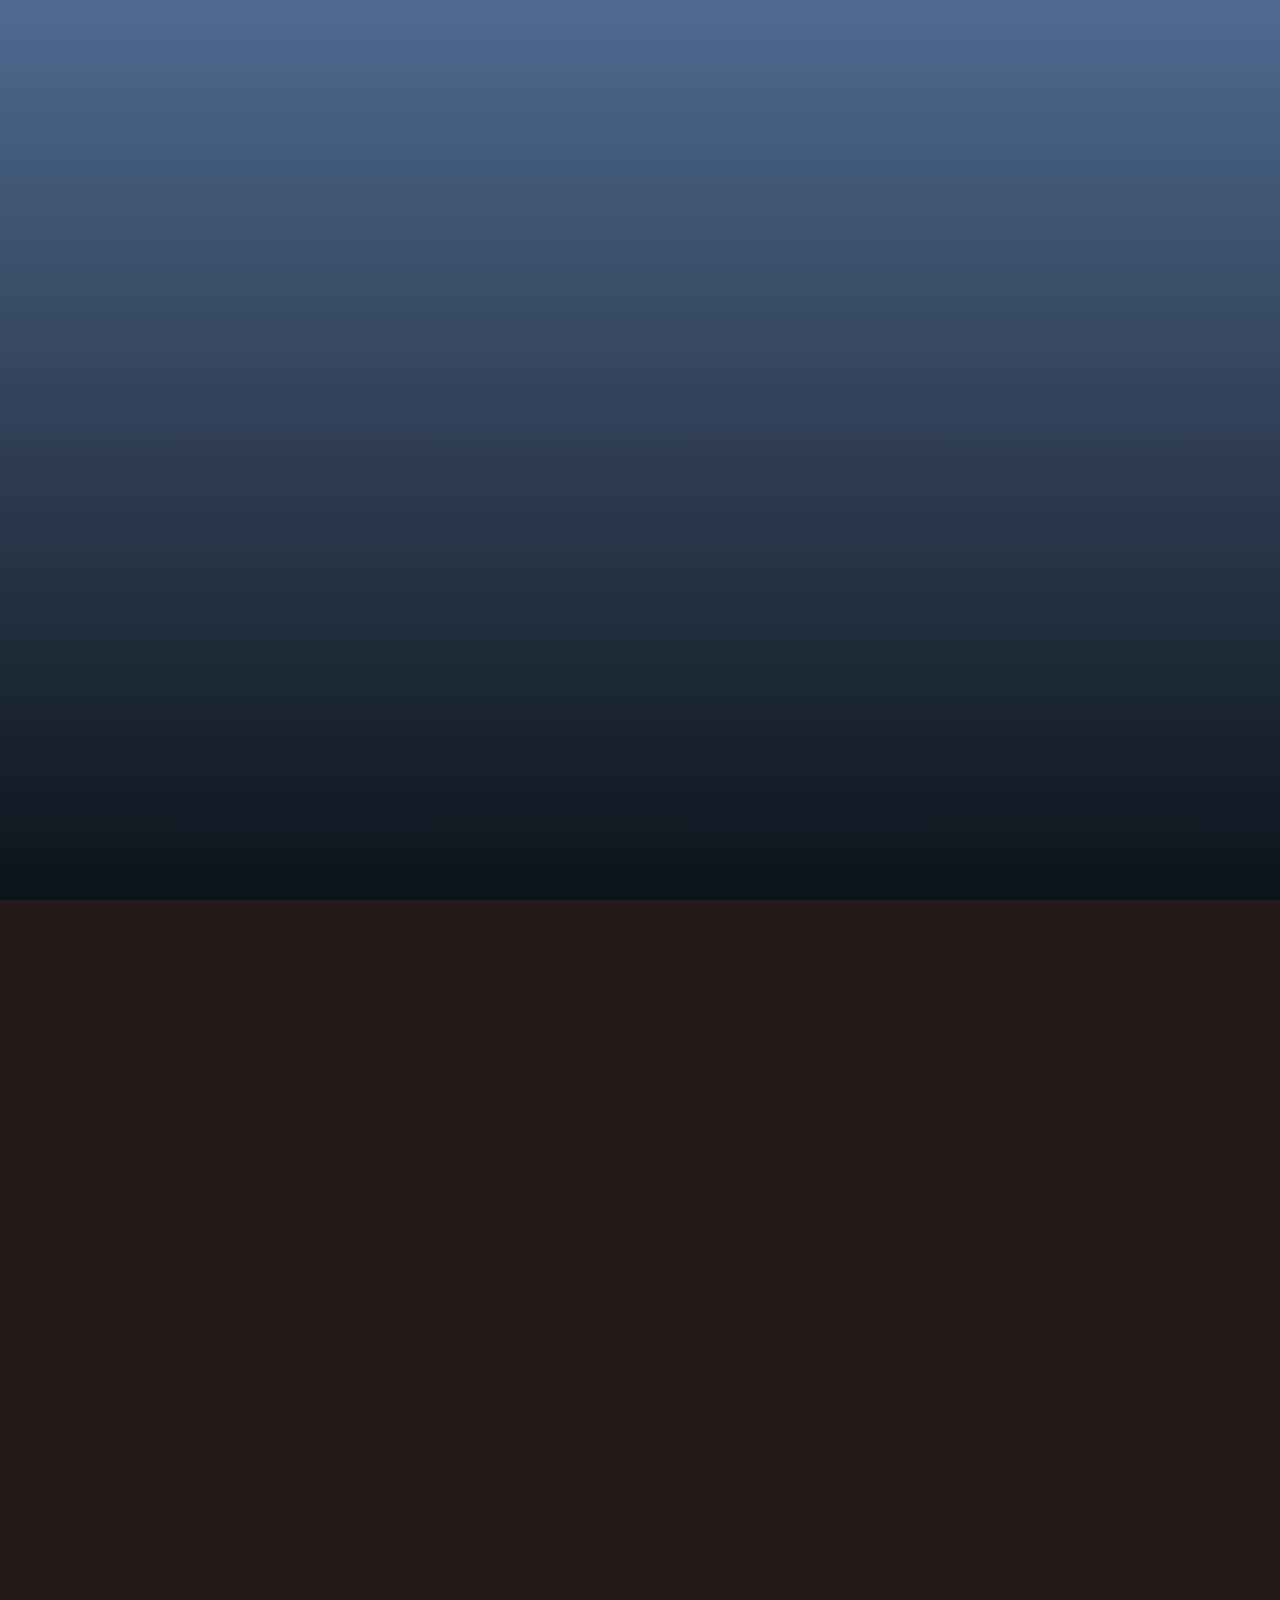
==== PagEmpresa/pagina de la empresa/index.html @ 6d6e1f2d "Add files via upload" ====
<!DOCTYPE HTML>
<!--
	Dimension by HTML5 UP
	html5up.net | @ajlkn
	Free for personal and commercial use under the CCA 3.0 license (html5up.net/license)
-->
<html>
	<head>
		<title>CODEMASS</title>
		<meta charset="utf-8" />
		<meta name="viewport" content="width=device-width, initial-scale=1, user-scalable=no" />
		<link rel="stylesheet" href="assets/css/main.css" />
		<noscript><link rel="stylesheet" href="assets/css/noscript.css" /></noscript>
	</head>
	<body class="is-preload">

		<!-- Wrapper -->
			<div id="wrapper">

				<!-- Header -->
					<header id="header">
						<div class="logo">
							<img src="images/empresa.jpg" alt=""" />
						</div>
						<div class="content">
							<div class="inner">
								<h1>CodeMASS</h1>
								<p>Somos una empresa especializada en el desarrollo de soluciones de software innovadoras y a medida. <br>
								Nos enfocamos en optimizar procesos y mejorar la experiencia digital de nuestros clientes, ofreciendo productos escalables y eficientes para diversos sectores.</p>
							</div>
						</div>
						<nav>
							<ul>
								
								<li><a href="#work">Nuestro Trabajo</a></li>
								<li><a href="#about">Acerca de Nosotros</a></li>
								<li><a href="#contact">Contacto</a></li>
								<!--<li><a href="#elements">Elements</a></li>-->
							</ul>
						</nav>
					</header>

				<!-- Main -->
					<div id="main">

						

						<!-- Work -->
							<article id="work">
								<h2 class="major">Nuestro Trabajo</h2>
								
								<p>En CODEMASS, creemos en el poder de la colaboración, la sostenibilidad y las economías solidarias. Por eso, hemos desarrollado un innovador sistema de trueques que permite a personas, emprendedores y comunidades intercambiar bienes y servicios de forma justa, sin necesidad de dinero.<br>
									Cada usuario cuenta con un perfil personalizado, historial de intercambios y un sistema de reputación que fortalece la confianza dentro de la comunidad. Además, incorporamos funcionalidades como notificaciones y filtros de búsqueda, todo gestionado desde una interfaz amigable y responsive, accesible desde cualquier dispositivo.
									Nuestro objetivo es digitalizar el trueque tradicional, manteniendo su esencia social y solidaria, pero aprovechando el potencial de la tecnología para conectar a más personas, de forma más rápida y eficiente.
									Porque creemos que la tecnología bien aplicada puede transformar positivamente la manera en que nos relacionamos, consumimos y colaboramos.
									<br>Adjunto imagen de dicha pagina web:
									</p>
									<span class="image main"><img src="images/pic02.jpeg" alt="" /></span>
							</article>

						<!-- About -->
							<article id="about">
								<h2 class="major">Acerca de Nostros</h2>
								<span class="image main"><img src="images/pic03.jpg" alt="" /></span>
								<p>En CODEMASS, desarrollamos soluciones de software a medida que impulsan la transformación digital de nuestros clientes. Nos especializamos en la creación de aplicaciones web, móviles y sistemas personalizados, adaptados a las necesidades reales de cada negocio.
									Desde nuestros inicios, hemos trabajado con startups, pymes y empresas consolidadas, combinando tecnología de vanguardia con un enfoque centrado en el usuario. Nuestro equipo está formado por desarrolladores y  diseñadores entusiasmados por la innovación, la calidad y el resultado final.
									Nuestra misión es ayudarte a crecer mediante herramientas tecnológicas eficientes, seguras y escalables.
									Nuestra visión es ser un socio estratégico para cada cliente, construyendo relaciones duraderas basadas en la confianza y el valor entregado.
									Nuestros valores: transparencia, compromiso, innovación y mejora continua.
									Trabajamos bajo metodologías (yqs), lo que nos permite adaptarnos rápidamente, ofrecer entregas constantes y mantener una comunicación fluida en todo momento.
									Este equipo no solo desarrolla software, también creamos soluciones que hacen avanzar tu negocio.<br>
							</article>

						<!-- Contact -->
							<article id="contact">
								<h2 class="major">Contacto</h2>
								<form method="post" action="#">
									<div class="fields">
										<div class="field half">
											<label for="name">Nombre</label>
											<input type="text" name="name" id="name" />
										</div>
										<div class="field half">
											<label for="email">Email</label>
											<input type="text" name="email" id="email" />
										</div>
										<div class="field">
											<label for="message">Mensaje</label>
											<textarea name="message" id="message" rows="4"></textarea>
										</div>
									</div>
									<ul class="actions">
										<li><input type="submit" value="Enviar" class="primary" /></li>
										<li><input type="reset" value="Resetear" /></li>
									</ul>
								</form>
								<ul class="icons">
									<li><a href="#" class="icon brands fa-twitter"><span class="label">Twitter</span></a></li>
									<li><a href="#" class="icon brands fa-facebook-f"><span class="label">Facebook</span></a></li>
									<li><a href="https://www.instagram.com/code_mass?igsh=MWN3M2VtNnU3bnZ2Mg==" class="icon brands fa-instagram"><span class="label">Instagram</span></a></li>
									<li><a href="#" class="icon brands fa-github"><span class="label">GitHub</span></a></li>
								</ul>
							</article>

						<!-- Elements -->
							<article id="elements">
								<h2 class="major">Elements</h2>

								<section>
									<h3 class="major">Text</h3>
									<p>This is <b>bold</b> and this is <strong>strong</strong>. This is <i>italic</i> and this is <em>emphasized</em>.
									This is <sup>superscript</sup> text and this is <sub>subscript</sub> text.
									This is <u>underlined</u> and this is code: <code>for (;;) { ... }</code>. Finally, <a href="#">this is a link</a>.</p>
									<hr />
									<h2>Heading Level 2</h2>
									<h3>Heading Level 3</h3>
									<h4>Heading Level 4</h4>
									<h5>Heading Level 5</h5>
									<h6>Heading Level 6</h6>
									<hr />
									<h4>Blockquote</h4>
									<blockquote>Fringilla nisl. Donec accumsan interdum nisi, quis tincidunt felis sagittis eget tempus euismod. Vestibulum ante ipsum primis in faucibus vestibulum. Blandit adipiscing eu felis iaculis volutpat ac adipiscing accumsan faucibus. Vestibulum ante ipsum primis in faucibus lorem ipsum dolor sit amet nullam adipiscing eu felis.</blockquote>
									<h4>Preformatted</h4>
									<pre><code>i = 0;

while (!deck.isInOrder()) {
    print 'Iteration ' + i;
    deck.shuffle();
    i++;
}

print 'It took ' + i + ' iterations to sort the deck.';</code></pre>
								</section>

								<section>
									<h3 class="major">Lists</h3>

									<h4>Unordered</h4>
									<ul>
										<li>Dolor pulvinar etiam.</li>
										<li>Sagittis adipiscing.</li>
										<li>Felis enim feugiat.</li>
									</ul>

									<h4>Alternate</h4>
									<ul class="alt">
										<li>Dolor pulvinar etiam.</li>
										<li>Sagittis adipiscing.</li>
										<li>Felis enim feugiat.</li>
									</ul>

									<h4>Ordered</h4>
									<ol>
										<li>Dolor pulvinar etiam.</li>
										<li>Etiam vel felis viverra.</li>
										<li>Felis enim feugiat.</li>
										<li>Dolor pulvinar etiam.</li>
										<li>Etiam vel felis lorem.</li>
										<li>Felis enim et feugiat.</li>
									</ol>
									<h4>Icons</h4>
									<ul class="icons">
										<li><a href="#" class="icon brands fa-twitter"><span class="label">Twitter</span></a></li>
										<li><a href="#" class="icon brands fa-facebook-f"><span class="label">Facebook</span></a></li>
										<li><a href="#" class="icon brands fa-instagram"><span class="label">Instagram</span></a></li>
										<li><a href="#" class="icon brands fa-github"><span class="label">Github</span></a></li>
									</ul>

									<h4>Actions</h4>
									<ul class="actions">
										<li><a href="#" class="button primary">Default</a></li>
										<li><a href="#" class="button">Default</a></li>
									</ul>
									<ul class="actions stacked">
										<li><a href="#" class="button primary">Default</a></li>
										<li><a href="#" class="button">Default</a></li>
									</ul>
								</section>

								

								<section>
									<h3 class="major">Buttons</h3>
									<ul class="actions">
										<li><a href="#" class="button primary">Primary</a></li>
										<li><a href="#" class="button">Default</a></li>
									</ul>
									<ul class="actions">
										<li><a href="#" class="button">Default</a></li>
										<li><a href="#" class="button small">Small</a></li>
									</ul>
									<ul class="actions">
										<li><a href="#" class="button primary icon solid fa-download">Icon</a></li>
										<li><a href="#" class="button icon solid fa-download">Icon</a></li>
									</ul>
									<ul class="actions">
										<li><span class="button primary disabled">Disabled</span></li>
										<li><span class="button disabled">Disabled</span></li>
									</ul>
								</section>

								<section>
									<h3 class="major">Form</h3>
									<form method="post" action="#">
										<div class="fields">
											<div class="field half">
												<label for="demo-name">Name</label>
												<input type="text" name="demo-name" id="demo-name" value="" placeholder="Jane Doe" />
											</div>
											<div class="field half">
												<label for="demo-email">Email</label>
												<input type="email" name="demo-email" id="demo-email" value="" placeholder="jane@untitled.tld" />
											</div>
											<div class="field">
												<label for="demo-category">Category</label>
												<select name="demo-category" id="demo-category">
													<option value="">-</option>
													<option value="1">Manufacturing</option>
													<option value="1">Shipping</option>
													<option value="1">Administration</option>
													<option value="1">Human Resources</option>
												</select>
											</div>
											<div class="field half">
												<input type="radio" id="demo-priority-low" name="demo-priority" checked>
												<label for="demo-priority-low">Low</label>
											</div>
											<div class="field half">
												<input type="radio" id="demo-priority-high" name="demo-priority">
												<label for="demo-priority-high">High</label>
											</div>
											<div class="field half">
												<input type="checkbox" id="demo-copy" name="demo-copy">
												<label for="demo-copy">Email me a copy</label>
											</div>
											<div class="field half">
												<input type="checkbox" id="demo-human" name="demo-human" checked>
												<label for="demo-human">Not a robot</label>
											</div>
											<div class="field">
												<label for="demo-message">Message</label>
												<textarea name="demo-message" id="demo-message" placeholder="Enter your message" rows="6"></textarea>
											</div>
										</div>
										<ul class="actions">
											<li><input type="submit" value="Enviar" class="primary" /></li>
											<li><input type="reset" value="Cancelar" /></li>
										</ul>
									</form>
								</section>

							</article>

					</div>

				<!-- Footer -->
					<footer id="footer">
						<p class="copyright">&copy; Untitled. Design:CodeMASS</a>.</p>
					</footer>

			</div>

		<!-- BG -->
			<div id="bg"></div>

		<!-- Scripts -->
			<script src="assets/js/jquery.min.js"></script>
			<script src="assets/js/browser.min.js"></script>
			<script src="assets/js/breakpoints.min.js"></script>
			<script src="assets/js/util.js"></script>
			<script src="assets/js/main.js"></script>

	</body>
</html>
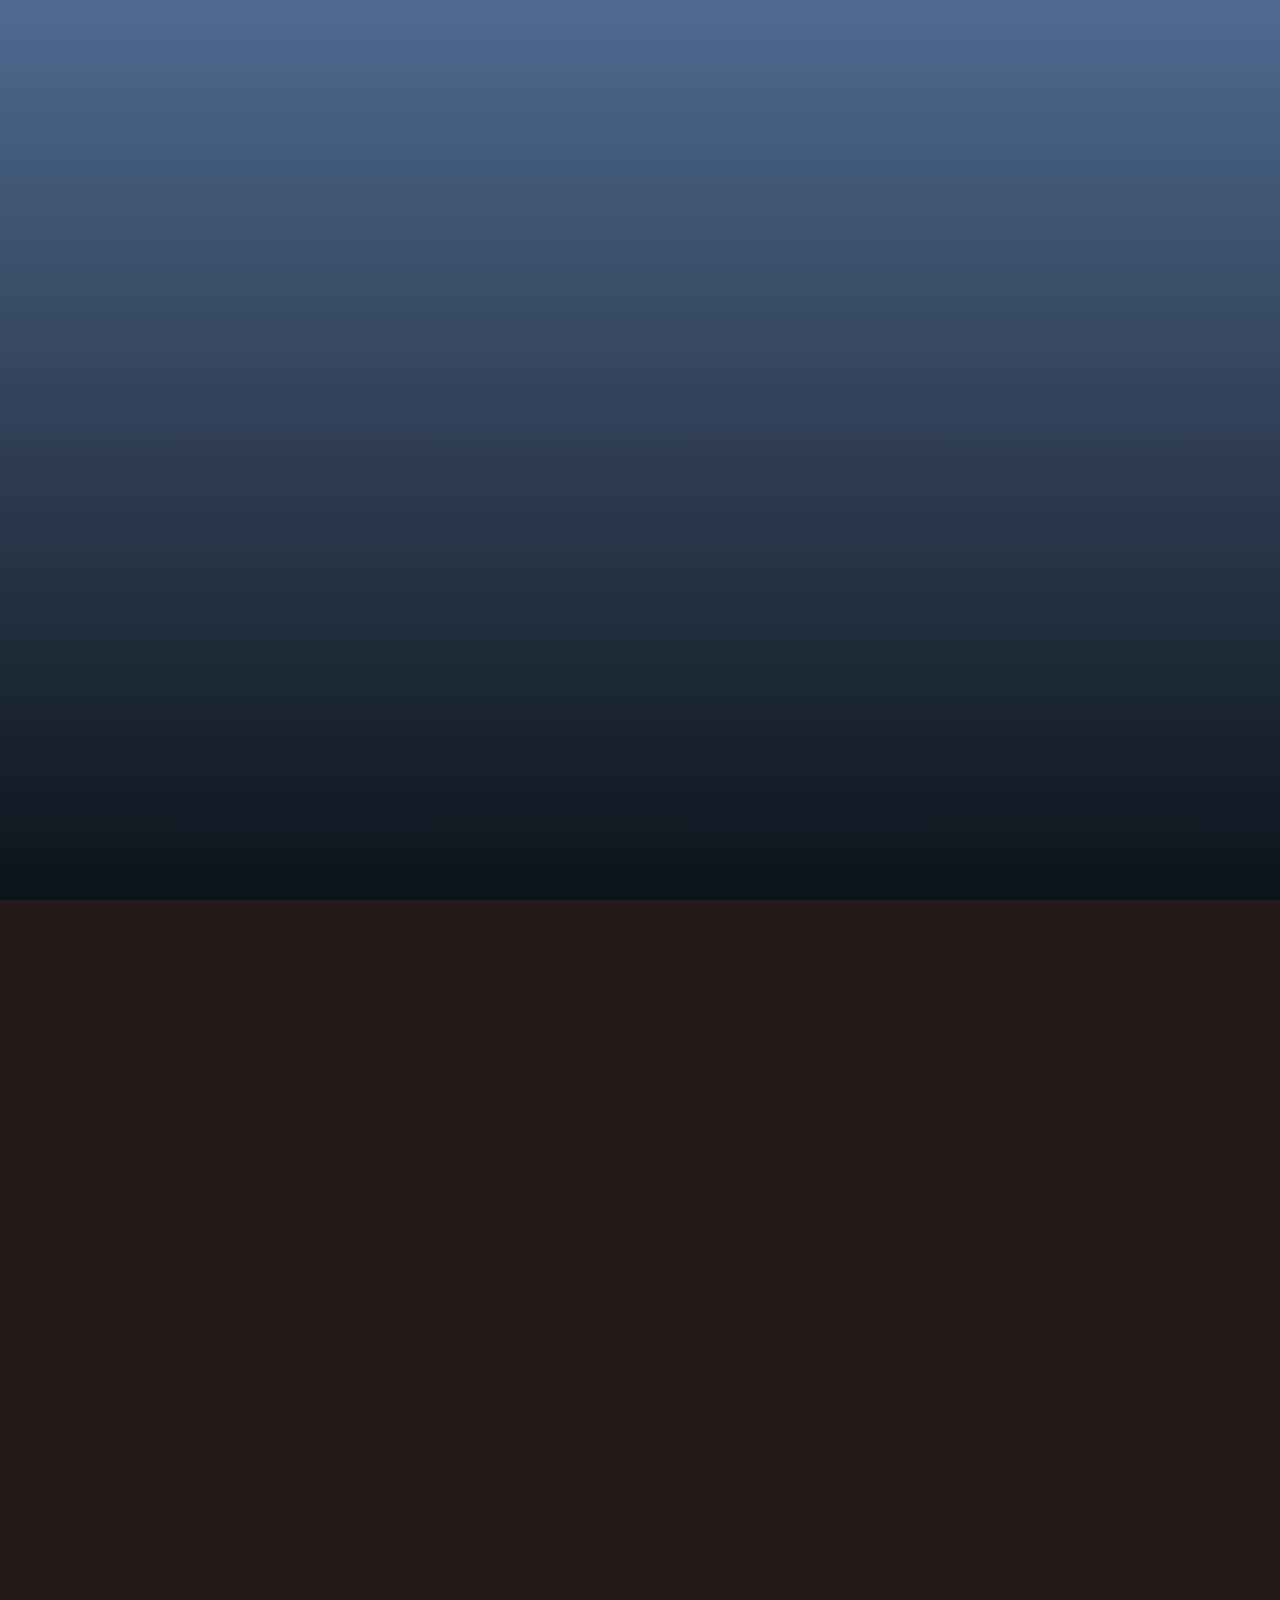
==== commit 24fc956d: "Add files via upload" ====
--- a/PagEmpresa/pagina de la empresa/index.html
+++ b/PagEmpresa/pagina de la empresa/index.html
@@ -20,13 +20,13 @@
 				<!-- Header -->
 					<header id="header">
 						<div class="logo">
-							<img src="images/empresa.jpg" alt=""" />
+							<img src="images/empresa.jpg" alt=""/>
 						</div>
 						<div class="content">
 							<div class="inner">
 								<h1>CodeMASS</h1>
-								<p>Somos una empresa especializada en el desarrollo de soluciones de software innovadoras y a medida. <br>
-								Nos enfocamos en optimizar procesos y mejorar la experiencia digital de nuestros clientes, ofreciendo productos escalables y eficientes para diversos sectores.</p>
+								<p><section class="ROBOTO">Somos una empresa especializada en el desarrollo de soluciones de software innovadoras y a medida. <br>
+								Nos enfocamos en optimizar procesos y mejorar la experiencia digital de nuestros clientes, ofreciendo productos escalables y eficientes para diversos sectores.</section></p>
 							</div>
 						</div>
 						<nav>
@@ -61,7 +61,7 @@
 						<!-- About -->
 							<article id="about">
 								<h2 class="major">Acerca de Nostros</h2>
-								<span class="image main"><img src="images/pic03.jpg" alt="" /></span>
+								<span class="image main"><img src="C:\Users\54429327\Desktop\PagEmpresa\pagina de la empresa\images\pic03.jpeg" alt="" /></span>
 								<p>En CODEMASS, desarrollamos soluciones de software a medida que impulsan la transformación digital de nuestros clientes. Nos especializamos en la creación de aplicaciones web, móviles y sistemas personalizados, adaptados a las necesidades reales de cada negocio.
 									Desde nuestros inicios, hemos trabajado con startups, pymes y empresas consolidadas, combinando tecnología de vanguardia con un enfoque centrado en el usuario. Nuestro equipo está formado por desarrolladores y  diseñadores entusiasmados por la innovación, la calidad y el resultado final.
 									Nuestra misión es ayudarte a crecer mediante herramientas tecnológicas eficientes, seguras y escalables.
@@ -255,7 +255,7 @@
 
 				<!-- Footer -->
 					<footer id="footer">
-						<p class="copyright">&copy; Untitled. Design:CodeMASS</a>.</p>
+						<p class="copyright">&copy; @CodeMASS</a>.</p>
 					</footer>
 
 			</div>
